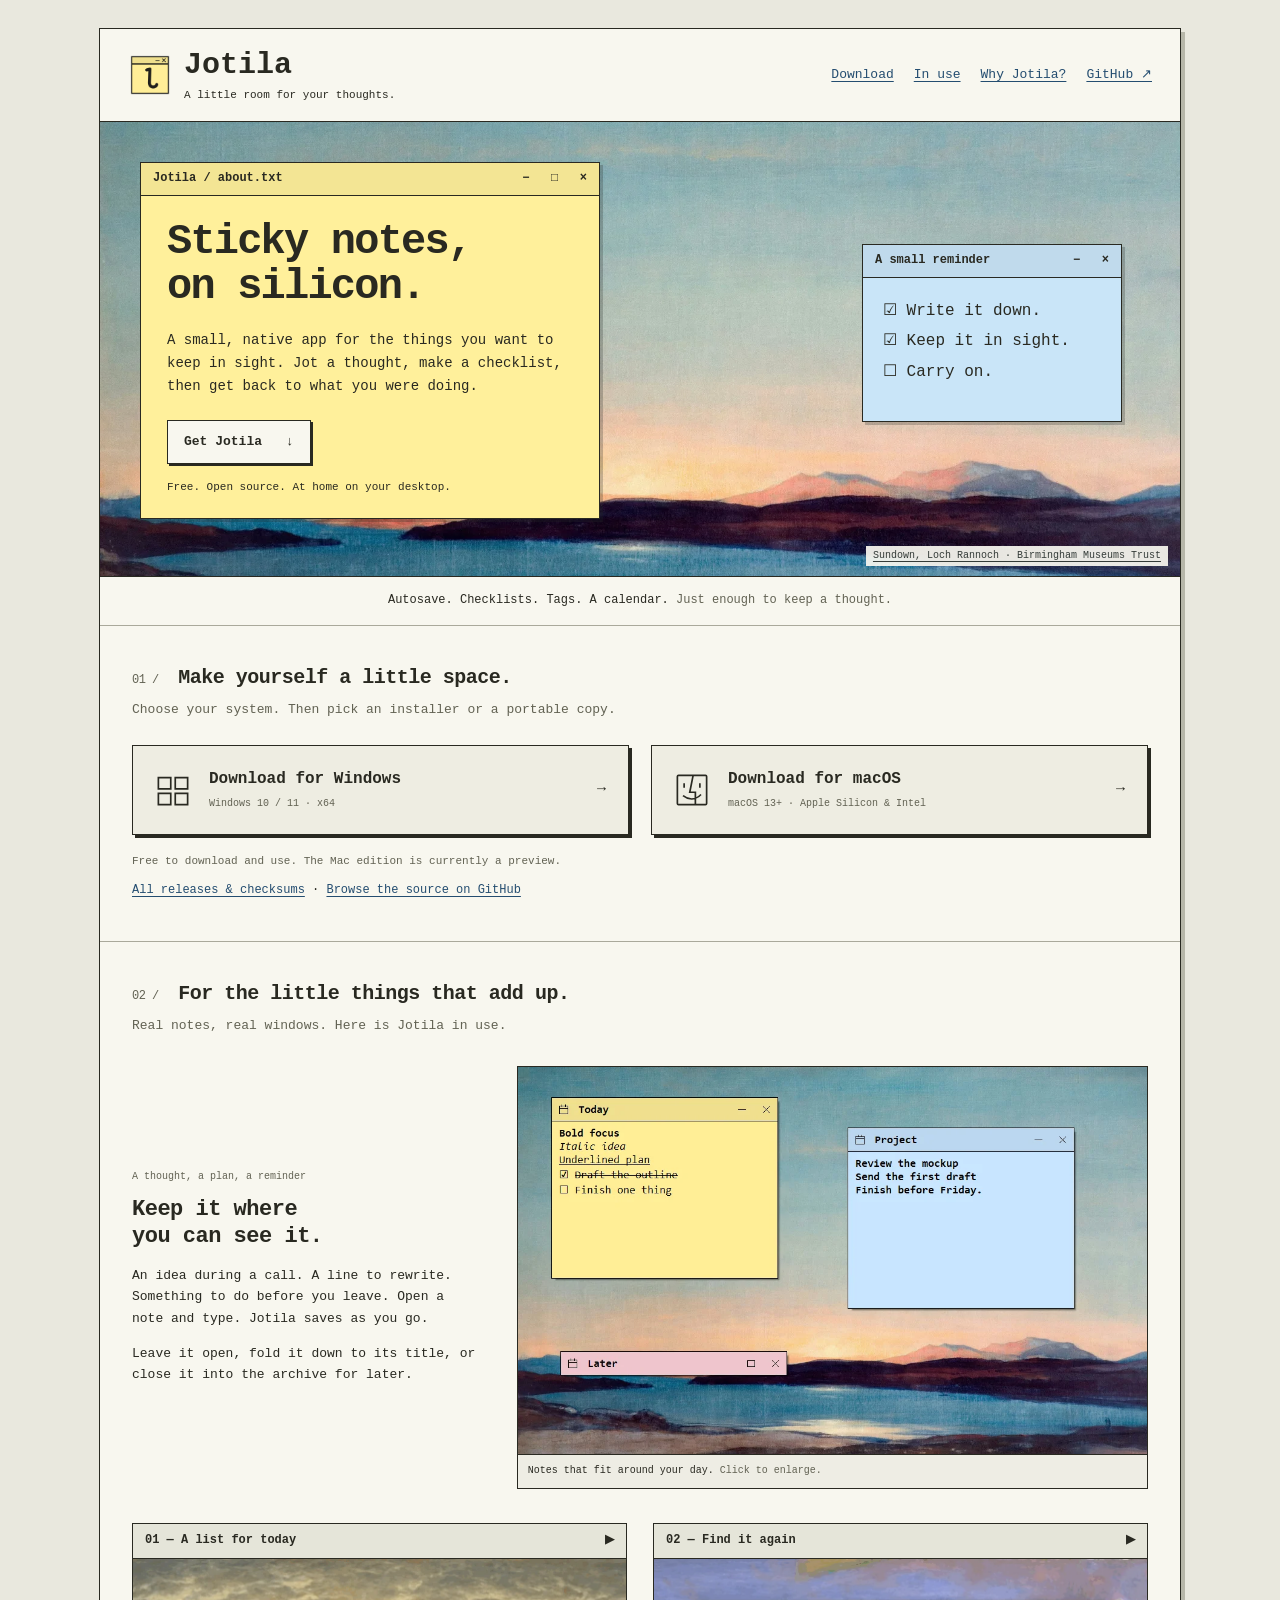
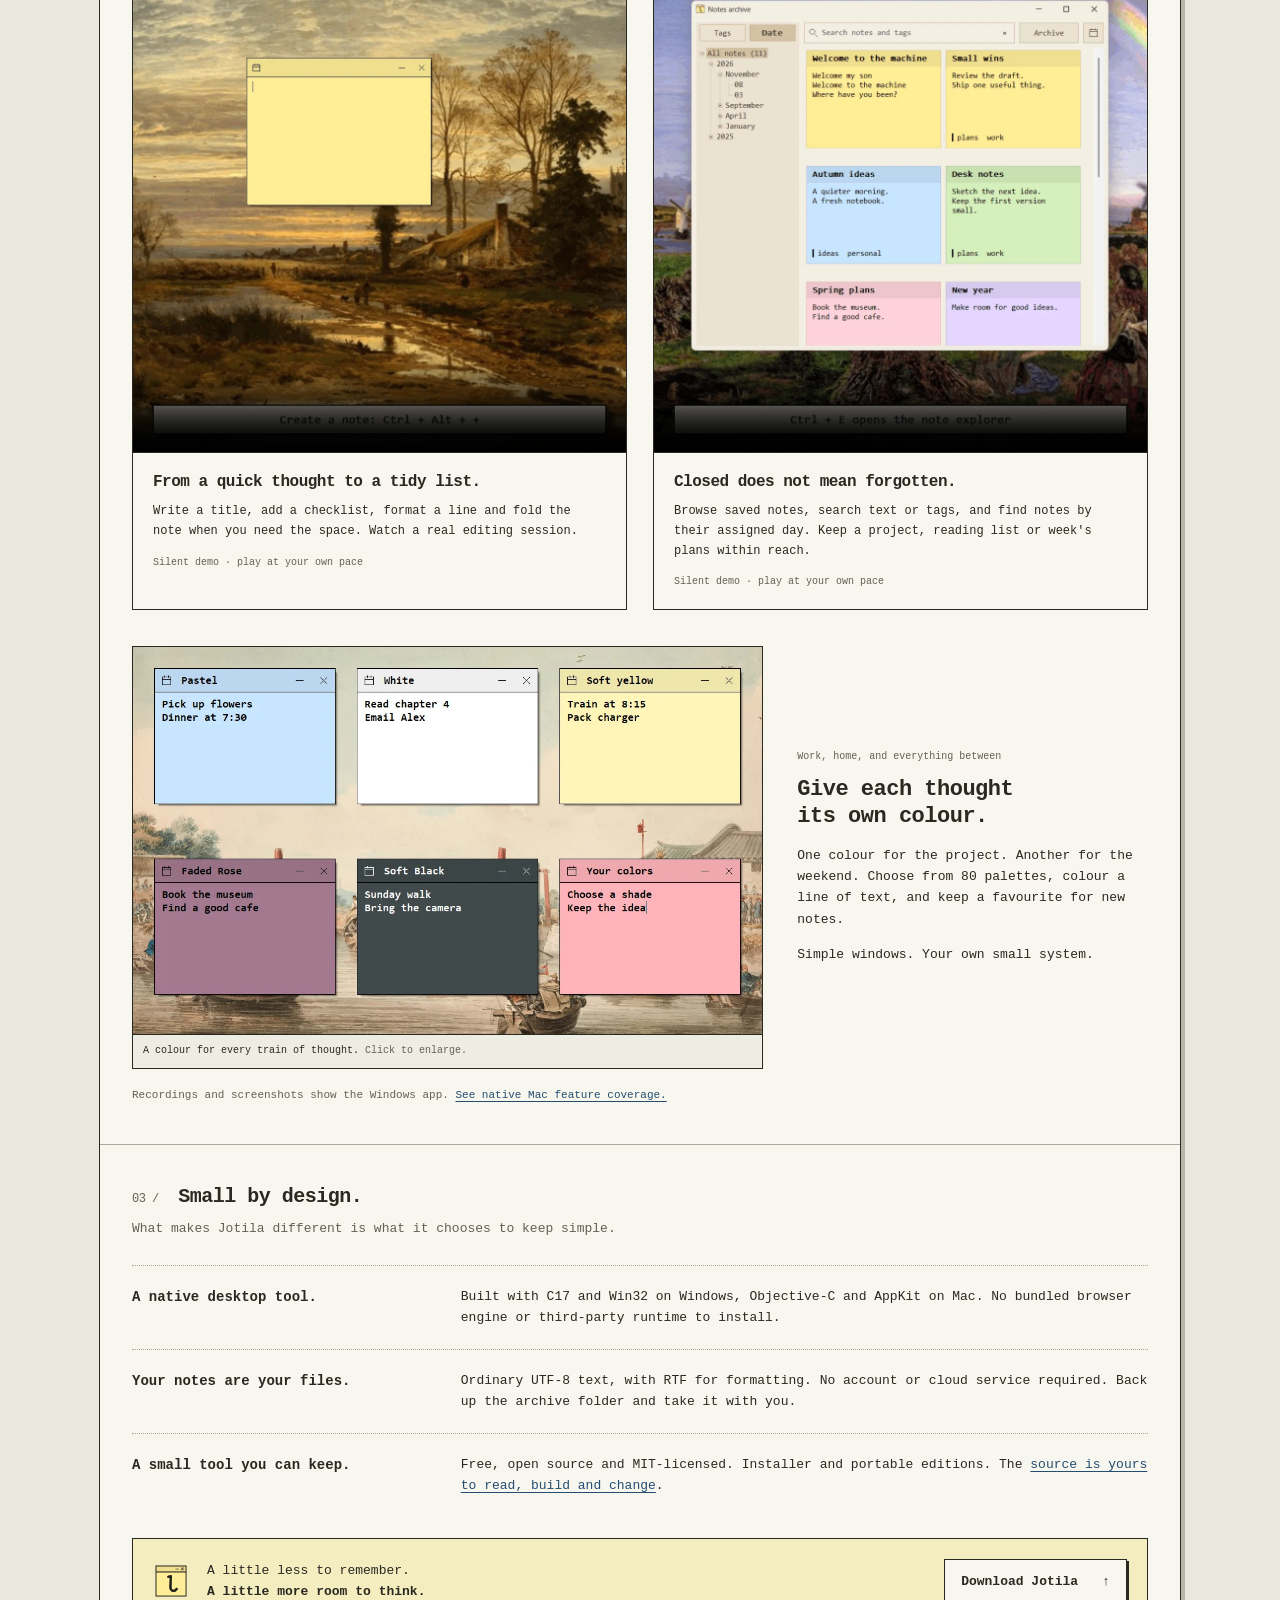
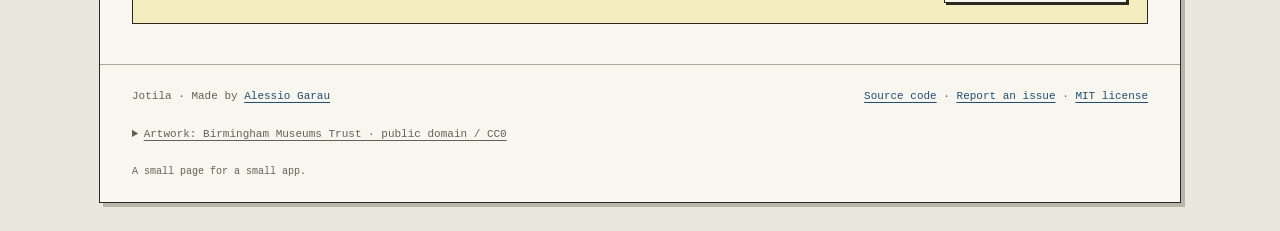
==== index.html @ dcccd9dd "Build minimal responsive Jotila website for GitHub Pages" ====
<!doctype html>
<html lang="en">
<head>
  <meta charset="utf-8">
  <meta name="viewport" content="width=device-width, initial-scale=1">
  <meta name="color-scheme" content="light">
  <meta name="description" content="Jotila is a small, native sticky notes app. Keep thoughts, checklists and reminders on your desktop. Free, open source, for Windows and macOS.">
  <meta property="og:type" content="website">
  <meta property="og:title" content="Jotila — Sticky notes, on silicon.">
  <meta property="og:description" content="A small place for your thoughts. Native desktop notes with autosave, checklists, colours and a calendar. Free and open source.">
  <meta property="og:url" content="https://garaugarau.github.io/Jotila/">
  <meta property="og:image" content="https://garaugarau.github.io/Jotila/assets/notes.webp">
  <meta property="og:image:alt" content="Jotila notes on a painted landscape">
  <link rel="canonical" href="https://garaugarau.github.io/Jotila/">
  <link rel="icon" href="assets/jotila.ico" sizes="any">
  <link rel="icon" type="image/png" href="assets/jotila.png">
  <link rel="stylesheet" href="style.css">
  <title>Jotila — Sticky notes, on silicon.</title>
</head>
<body id="top">
  <a class="skip-link" href="#main">Skip to content</a>
  <div class="site">
    <header class="masthead">
      <a class="brand" href="#top" aria-label="Jotila home">
        <img src="assets/jotila.png" width="44" height="44" alt="">
        <span>Jotila<span class="brand-caption">A little room for your thoughts.</span></span>
      </a>
      <nav aria-label="Main navigation">
        <a href="#download">Download</a>
        <a href="#in-use">In use</a>
        <a href="#why">Why Jotila?</a>
        <a href="https://github.com/GarauGarau/Jotila">GitHub <span aria-hidden="true">↗</span></a>
      </nav>
    </header>

    <main id="main">
      <section class="desktop" aria-labelledby="intro-heading">
        <div class="intro-note">
          <div class="note-bar"><span>Jotila / about.txt</span><span aria-hidden="true">− &nbsp; □ &nbsp; ×</span></div>
          <div class="note-content">
            <h1 id="intro-heading">Sticky notes,<br>on silicon.</h1>
            <p>A small, native app for the things you want to keep in sight. Jot a thought, make a checklist, then get back to what you were doing.</p>
            <a class="button primary" href="#download">Get Jotila <span aria-hidden="true">↓</span></a>
            <p class="note-foot">Free. Open source. At home on your desktop.</p>
          </div>
        </div>
        <div class="little-note" aria-hidden="true">
          <div class="note-bar"><span>A small reminder</span><span>− &nbsp; ×</span></div>
          <p>☑ Write it down.<br>☑ Keep it in sight.<br>☐ Carry on.</p>
        </div>
        <a class="art-label" href="#artwork">Sundown, Loch Rannoch · Birmingham Museums Trust</a>
      </section>

      <p class="intro-line">Autosave. Checklists. Tags. A calendar. <span>Just enough to keep a thought.</span></p>

      <section class="section downloads" id="download" aria-labelledby="download-heading">
        <div class="section-heading">
          <h2 id="download-heading"><span class="section-number">01 /</span> Make yourself a little space.</h2>
          <p>Choose your system. Then pick an installer or a portable copy.</p>
        </div>
        <div class="platforms">
          <a class="platform-button" href="windows.html">
            <svg class="os-icon" viewBox="0 0 32 32" width="36" height="36" fill="none" stroke="currentColor" stroke-width="1.5" aria-hidden="true"><path d="M3 5h11v10H3zM18 5h11v10H18zM3 19h11v10H3zM18 19h11v10H18z"/></svg>
            <span><strong>Download for Windows</strong><small>Windows 10 / 11 · x64</small></span>
            <span class="platform-arrow" aria-hidden="true">→</span>
          </a>
          <a class="platform-button" href="macos.html">
            <svg class="os-icon" viewBox="0 0 32 32" width="36" height="36" fill="none" stroke="currentColor" stroke-width="1.5" aria-hidden="true"><rect x="3" y="3" width="26" height="26" rx="1"/><path d="M17 3l-3 15h5v11M9 10v4m14-4v4M8 21c5 4 11 4 16-1"/></svg>
            <span><strong>Download for macOS</strong><small>macOS 13+ · Apple Silicon &amp; Intel</small></span>
            <span class="platform-arrow" aria-hidden="true">→</span>
          </a>
        </div>
        <p class="fine-print">Free to download and use. The Mac edition is currently a preview.</p>
        <p class="download-help"><a href="https://github.com/GarauGarau/Jotila/releases">All releases &amp; checksums</a><span aria-hidden="true"> · </span><a href="https://github.com/GarauGarau/Jotila">Browse the source on GitHub</a></p>
      </section>

      <section class="section" id="in-use" aria-labelledby="use-heading">
        <div class="section-heading">
          <h2 id="use-heading"><span class="section-number">02 /</span> For the little things that add up.</h2>
          <p>Real notes, real windows. Here is Jotila in use.</p>
        </div>
        <article class="wide-example">
          <div class="example-copy">
            <span class="eyebrow">A thought, a plan, a reminder</span>
            <h3>Keep it where<br>you can see it.</h3>
            <p>An idea during a call. A line to rewrite. Something to do before you leave. Open a note and type. Jotila saves as you go.</p>
            <p>Leave it open, fold it down to its title, or close it into the archive for later.</p>
          </div>
          <figure class="media-frame">
            <a href="assets/notes.webp" aria-label="Open the full screenshot of Jotila notes">
              <img src="assets/notes.webp" width="1040" height="640" loading="lazy" decoding="async" alt="Yellow Today note with a checklist, blue Project note and a folded Later note on a painted lake landscape.">
            </a>
            <figcaption>Notes that fit around your day. <span>Click to enlarge.</span></figcaption>
          </figure>
        </article>
        <div class="video-examples">
          <article class="video-example">
            <div class="video-title"><span>01 — A list for today</span><span aria-hidden="true">▶</span></div>
            <video controls playsinline preload="metadata" poster="assets/notes-demo-poster.webp" width="1000" height="1000" aria-label="Jotila demo: writing, formatting and folding a note" aria-describedby="notes-video-description">
              <source src="assets/notes-demo.mp4" type="video/mp4">
              <p><a href="assets/notes-demo.mp4">Download the note-editing video.</a></p>
            </video>
            <div class="video-copy">
              <h3>From a quick thought to a tidy list.</h3>
              <p id="notes-video-description">Write a title, add a checklist, format a line and fold the note when you need the space. Watch a real editing session.</p>
              <span class="video-note">Silent demo · play at your own pace</span>
            </div>
          </article>
          <article class="video-example">
            <div class="video-title"><span>02 — Find it again</span><span aria-hidden="true">▶</span></div>
            <video controls playsinline preload="metadata" poster="assets/browser-demo-poster.webp" width="1000" height="1000" aria-label="Jotila demo: browsing the archive and calendar" aria-describedby="browser-video-description">
              <source src="assets/browser-demo.mp4" type="video/mp4">
              <p><a href="assets/browser-demo.mp4">Download the archive and calendar video.</a></p>
            </video>
            <div class="video-copy">
              <h3>Closed does not mean forgotten.</h3>
              <p id="browser-video-description">Browse saved notes, search text or tags, and find notes by their assigned day. Keep a project, reading list or week's plans within reach.</p>
              <span class="video-note">Silent demo · play at your own pace</span>
            </div>
          </article>
        </div>
        <article class="wide-example colours-example">
          <figure class="media-frame">
            <a href="assets/palettes.webp" aria-label="Open the full screenshot of Jotila note colours">
              <img src="assets/palettes.webp" width="1040" height="640" loading="lazy" decoding="async" alt="Six Jotila notes in blue, white, yellow, rose, charcoal and pink, with reminders for reading, travel and a day out.">
            </a>
            <figcaption>A colour for every train of thought. <span>Click to enlarge.</span></figcaption>
          </figure>
          <div class="example-copy">
            <span class="eyebrow">Work, home, and everything between</span>
            <h3>Give each thought<br>its own colour.</h3>
            <p>One colour for the project. Another for the weekend. Choose from 80 palettes, colour a line of text, and keep a favourite for new notes.</p>
            <p>Simple windows. Your own small system.</p>
          </div>
        </article>
        <p class="fine-print">Recordings and screenshots show the Windows app. <a href="https://github.com/GarauGarau/Jotila/blob/macos/docs/macos-validation.md">See native Mac feature coverage.</a></p>
      </section>

      <section class="section why-section" id="why" aria-labelledby="why-heading">
        <div class="section-heading">
          <h2 id="why-heading"><span class="section-number">03 /</span> Small by design.</h2>
          <p>What makes Jotila different is what it chooses to keep simple.</p>
        </div>
        <dl class="principles">
          <div><dt>A native desktop tool.</dt><dd>Built with C17 and Win32 on Windows, Objective-C and AppKit on Mac. No bundled browser engine or third-party runtime to install.</dd></div>
          <div><dt>Your notes are your files.</dt><dd>Ordinary UTF-8 text, with RTF for formatting. No account or cloud service required. Back up the archive folder and take it with you.</dd></div>
          <div><dt>A small tool you can keep.</dt><dd>Free, open source and MIT-licensed. Installer and portable editions. The <a href="https://github.com/GarauGarau/Jotila">source is yours to read, build and change</a>.</dd></div>
        </dl>
        <div class="last-note">
          <img src="assets/jotila.png" width="36" height="36" alt="" loading="lazy">
          <p>A little less to remember.<br><strong>A little more room to think.</strong></p>
          <a class="button" href="#download">Download Jotila <span aria-hidden="true">↑</span></a>
        </div>
      </section>
    </main>

    <footer class="footer">
      <div class="footer-line"><p>Jotila · Made by <a href="https://github.com/GarauGarau">Alessio Garau</a></p><p><a href="https://github.com/GarauGarau/Jotila">Source code</a> · <a href="https://github.com/GarauGarau/Jotila/issues">Report an issue</a> · <a href="https://github.com/GarauGarau/Jotila/blob/windows/LICENSE">MIT license</a></p></div>
      <details id="artwork">
        <summary>Artwork: Birmingham Museums Trust · public domain / CC0</summary>
        <ul>
          <li><a href="https://dams.birminghammuseums.org.uk/assetbank-birminghammuseums/action/viewAsset?id=8161">Sundown, Loch Rannoch</a> — Sir David Young Cameron, 1923.</li>
          <li><a href="https://dams.birminghammuseums.org.uk/assetbank-birminghammuseums/action/viewAsset?id=6781">February Fill Dyke</a> — Benjamin Williams Leader, 1881.</li>
          <li><a href="https://dams.birminghammuseums.org.uk/assetbank-birminghammuseums/action/viewAsset?id=3468">Walton-on-the-Naze</a> — Ford Madox Brown, 1860.</li>
          <li><a href="https://dams.birminghammuseums.org.uk/assetbank-birminghammuseums/action/viewAsset?id=34860">Stern View of Boat Going Down a Glacis, Nr Ning P-0</a> — William Alexander, 1793.</li>
        </ul>
        <p>Images from the <a href="https://www.birminghammuseums.org.uk/collection/picture-library">Birmingham Museums Trust collection</a>. Artwork has been resized for this page; the app screenshots and recordings come from the Jotila repository.</p>
      </details>
      <p class="colophon">A small page for a small app.</p>
    </footer>
  </div>
</body>
</html>
---- style.css ----
:root {
  color-scheme: light;
  --paper: #f8f7ef;
  --ink: #292921;
  --muted: #626253;
  --line: #aaa99b;
  --yellow: #fff09b;
  --blue: #c9e5f8;
  --link: #244d70;
}

* { box-sizing: border-box; }
html { scroll-padding-top: 20px; }
body { margin: 0; background: #e9e8de; color: var(--ink); font: 15px/1.65 "Courier New", Courier, monospace; }
a { color: var(--link); text-underline-offset: 3px; }
a:hover { color: #111; }
a:focus-visible, summary:focus-visible, video:focus-visible { outline: 3px solid #285d80; outline-offset: 5px; }
img, video { display: block; max-width: 100%; height: auto; }
figure, p, h1, h2, h3, dl { margin: 0; }
p + p { margin-top: 14px; }
code { font: inherit; overflow-wrap: anywhere; }
.site { max-width: 1082px; margin: 28px auto; background: var(--paper); border: 1px solid var(--ink); box-shadow: 4px 4px 0 #b7b7a9; }
.masthead { padding: 20px 28px; display: flex; align-items: center; justify-content: space-between; gap: 24px; border-bottom: 1px solid var(--ink); }
.brand { display: flex; align-items: center; gap: 12px; color: var(--ink); text-decoration: none; font-size: 30px; font-weight: bold; line-height: 1.1; }
.brand img { flex: 0 0 44px; }
.brand-caption { display: block; font-size: 11px; font-weight: normal; margin-top: 7px; }
nav { display: flex; flex-wrap: wrap; gap: 8px 20px; font-size: 13px; }
nav a { padding: 8px 0; white-space: nowrap; }
.desktop { position: relative; min-height: 455px; padding: 40px; background: #b2c9c5 url("assets/sundown.webp") center 58% / cover; border-bottom: 1px solid var(--ink); }
.intro-note, .little-note { border: 1px solid var(--ink); box-shadow: 3px 3px 0 #252a2740; }
.intro-note { position: relative; z-index: 1; max-width: 460px; background: var(--yellow); }
.note-bar { display: flex; justify-content: space-between; align-items: center; gap: 16px; padding: 6px 12px; background: #0000000c; border-bottom: 1px solid var(--ink); font-size: 12px; font-weight: bold; }
.note-content { padding: 24px 26px 22px; }
h1 { font-size: clamp(30px, 4vw, 42px); line-height: 1.08; letter-spacing: -1.8px; margin-bottom: 18px; }
.note-content > p { font-size: 14px; line-height: 1.65; }
.button { display: inline-flex; justify-content: center; align-items: center; gap: 24px; min-height: 44px; padding: 8px 16px; border: 1px solid var(--ink); background: var(--paper); box-shadow: 2px 2px 0 var(--ink); color: var(--ink); font-weight: bold; font-size: 13px; text-decoration: none; }
.button:hover { background: #fff; }
.button:active { box-shadow: none; transform: translate(2px, 2px); }
.primary { margin-top: 22px; }
.note-content .note-foot { margin-top: 14px; font-size: 11px; }
.little-note { position: absolute; right: 58px; top: 122px; width: 260px; background: var(--blue); }
.little-note p { padding: 18px 20px 34px; font-size: 16px; line-height: 1.9; }
.art-label { position: absolute; bottom: 10px; right: 12px; max-width: calc(100% - 24px); padding: 2px 7px; background: #f8f7efed; color: #343b38; font-size: 10px; }
.intro-line { padding: 14px 28px; border-bottom: 1px solid var(--line); font-size: 12px; text-align: center; }
.intro-line span { color: var(--muted); }
.section { padding: 38px 32px 40px; border-bottom: 1px solid var(--line); }
.section-heading { margin-bottom: 25px; }
h2 { font-size: 20px; line-height: 1.4; letter-spacing: -.5px; }
.section-number { font-size: 12px; font-weight: normal; color: var(--muted); margin-right: 8px; white-space: nowrap; }
.section-heading p { margin-top: 7px; color: var(--muted); font-size: 13px; }
.platforms { display: grid; grid-template-columns: repeat(2, minmax(0, 1fr)); gap: 22px; }
.platform-button { display: flex; align-items: center; gap: 18px; padding: 22px; border: 1px solid var(--ink); box-shadow: 3px 3px 0 var(--ink); background: #eeede2; color: var(--ink); text-decoration: none; }
.platform-button:hover { background: var(--yellow); }
.platform-button:active { box-shadow: none; transform: translate(3px, 3px); }
.os-icon { flex-shrink: 0; }
.platform-button strong { display: block; font-size: 16px; line-height: 1.4; }
.platform-button small { display: block; color: var(--muted); font-size: 10px; margin-top: 5px; }
.platform-arrow { margin-left: auto; }
.fine-print { margin-top: 17px; color: var(--muted); font-size: 11px; line-height: 1.7; }
.download-help { margin-top: 10px; font-size: 12px; }
.wide-example { display: grid; grid-template-columns: minmax(0, 1fr) minmax(0, 1.8fr); align-items: center; gap: 34px; margin-top: 30px; }
.eyebrow { display: block; margin-bottom: 10px; color: var(--muted); font-size: 10px; }
h3 { font-size: 22px; line-height: 1.25; letter-spacing: -.5px; }
.example-copy p { margin-top: 14px; font-size: 13px; }
.media-frame { border: 1px solid var(--ink); background: #eeede4; }
.media-frame > a { display: block; }
.media-frame img { width: 100%; }
figcaption { padding: 8px 10px; border-top: 1px solid var(--ink); font-size: 10px; }
figcaption span { color: var(--muted); }
.video-examples { display: grid; grid-template-columns: repeat(2, minmax(0, 1fr)); gap: 26px; margin-top: 34px; }
.video-example { border: 1px solid var(--ink); }
.video-title { display: flex; justify-content: space-between; gap: 12px; padding: 7px 12px; background: #e5e5d9; border-bottom: 1px solid var(--ink); font-size: 12px; font-weight: bold; }
video { width: 100%; aspect-ratio: 1; background: #b4c3ba; }
.video-copy { padding: 18px 20px; border-top: 1px solid var(--ink); }
.video-copy h3 { font-size: 16px; line-height: 1.4; }
.video-copy p { font-size: 12px; margin-top: 9px; }
.video-note { display: block; margin-top: 13px; color: var(--muted); font-size: 10px; }
.colours-example { grid-template-columns: minmax(0, 1.8fr) minmax(0, 1fr); margin-top: 36px; }
.principles > div { display: grid; grid-template-columns: minmax(0, 1fr) minmax(0, 2.3fr); gap: 30px; padding: 20px 0; border-top: 1px dotted var(--line); }
.principles dt { font-size: 14px; font-weight: bold; }
.principles dd { margin: 0; font-size: 13px; }
.last-note { margin-top: 22px; padding: 20px; background: #f4edc0; border: 1px solid var(--ink); display: flex; align-items: center; gap: 18px; }
.last-note img { flex-shrink: 0; }
.last-note p { font-size: 13px; flex: 1; }
.footer { padding: 22px 32px; color: var(--muted); font-size: 11px; }
.footer-line { display: flex; justify-content: space-between; gap: 10px 20px; flex-wrap: wrap; }
.footer-line p + p { margin: 0; }
details { margin-top: 12px; }
summary { cursor: pointer; width: fit-content; padding: 7px 0; text-decoration: underline; text-underline-offset: 3px; }
details ul { padding-left: 22px; }
details li { margin: 5px 0; }
details:target { outline: 1px dotted var(--muted); outline-offset: 5px; }
.colophon { font-size: 10px; margin-top: 14px; }
.skip-link { position: absolute; top: -100px; left: 16px; z-index: 10; padding: 8px 12px; background: var(--yellow); border: 1px solid; }
.skip-link:focus { top: 8px; }

/* Both download pages share this layout; the four release links live only there. */
.download-site { max-width: 900px; }
.download-page { padding: 32px; }
.breadcrumb { font-size: 12px; margin-bottom: 24px; }
.download-heading { display: flex; align-items: center; gap: 18px; margin-bottom: 24px; }
.download-heading h1 { font-size: 30px; letter-spacing: -1px; margin: 0 0 6px; }
.download-heading p { font-size: 12px; color: var(--muted); }
.download-options { display: grid; grid-template-columns: repeat(2, minmax(0, 1fr)); gap: 24px; }
.download-option { display: flex; flex-direction: column; border: 1px solid var(--ink); background: #fff8cf; }
.download-option + .download-option { background: #e0edf5; }
.download-option .note-bar { font-size: 13px; }
.option-content { display: flex; flex-direction: column; flex: 1; padding: 24px; }
.option-content h2 { font-size: 22px; margin-bottom: 10px; }
.option-content p { font-size: 13px; }
.option-content .button { margin-top: 24px; }
.option-content .file-detail { font-size: 10px; color: var(--muted); margin-top: 12px; overflow-wrap: anywhere; }
.option-content .option-description { flex: 1; }
.install-note { margin-top: 26px; padding: 18px 20px; background: #eeede2; border: 1px solid var(--line); font-size: 12px; }
.install-note h2 { font-size: 14px; margin-bottom: 7px; }
.install-note p { margin-top: 8px; }
.download-page .download-help { margin-top: 22px; }
.download-site .footer { border-top: 1px solid var(--line); }

@media (max-width: 850px) {
  .site { margin: 16px; }
  .masthead { flex-wrap: wrap; padding: 18px 22px; gap: 10px; }
  nav { gap: 6px 22px; }
  .desktop { padding: 30px 25px 42px; }
  .intro-note { max-width: 430px; }
  .little-note { display: none; }
  .wide-example { gap: 24px; grid-template-columns: minmax(0, 1fr) minmax(0, 1.4fr); }
  .colours-example { grid-template-columns: minmax(0, 1.4fr) minmax(0, 1fr); }
  .section { padding: 30px 24px; }
  .platform-button { padding: 18px; gap: 12px; }
  .platform-button strong { font-size: 14px; }
  h3 { font-size: 20px; }
}

@media (max-width: 650px) {
  body { font-size: 14px; }
  .site { margin: 8px; box-shadow: 2px 2px 0 #b7b7a9; }
  .masthead { padding: 16px; gap: 12px; }
  .brand-caption { font-size: 10px; }
  nav { width: 100%; justify-content: space-between; gap: 2px 12px; font-size: 12px; }
  nav a { min-height: 40px; display: inline-flex; align-items: center; }
  .desktop { padding: 24px 18px 50px; min-height: 0; background-position: 58% center; }
  .intro-note { max-width: 100%; }
  .note-content { padding: 22px; }
  h1 { font-size: 36px; }
  .little-note { display: none; }
  .art-label { font-size: 9px; bottom: 9px; right: 10px; }
  .intro-line { padding: 12px 18px; font-size: 11px; }
  .intro-line span { display: block; }
  .section { padding: 28px 18px; }
  h2 { font-size: 18px; }
  .section-number { display: block; margin-bottom: 6px; }
  .section-heading p { font-size: 12px; }
  .platforms { grid-template-columns: minmax(0, 1fr); gap: 18px; }
  .platform-button { padding: 20px 16px; }
  .platform-button strong { font-size: 15px; }
  .download-help { line-height: 2; font-size: 11px; }
  .wide-example, .colours-example { grid-template-columns: minmax(0, 1fr); gap: 20px; }
  .example-copy h3 br { display: none; }
  .colours-example .example-copy { grid-row: 1; }
  .video-examples { grid-template-columns: minmax(0, 1fr); gap: 24px; margin-top: 26px; }
  .video-copy { padding: 16px; }
  .principles > div { grid-template-columns: minmax(0, 1fr); gap: 8px; padding: 16px 0; }
  .last-note { flex-wrap: wrap; padding: 16px; gap: 12px; }
  .last-note p { font-size: 12px; }
  .last-note .button { width: 100%; margin-top: 4px; }
  .footer { padding: 20px 18px; }
  .footer-line { display: block; }
  .footer-line p + p { margin-top: 8px; }
  summary { line-height: 1.7; }
  .download-page { padding: 24px 18px; }
  .download-heading { gap: 14px; align-items: flex-start; }
  .download-heading h1 { font-size: 25px; }
  .download-options { grid-template-columns: minmax(0, 1fr); gap: 22px; }
  .option-content { padding: 22px; }
}

@media print {
  body { background: white; }
  .site { margin: 0; max-width: none; box-shadow: none; border: 0; }
  nav, .skip-link, .little-note, .button, .art-label, video { display: none; }
  .desktop { background: none; min-height: 0; padding: 0; }
  .intro-note { max-width: none; border: 0; box-shadow: none; }
  .section, .video-example { break-inside: avoid; }
}
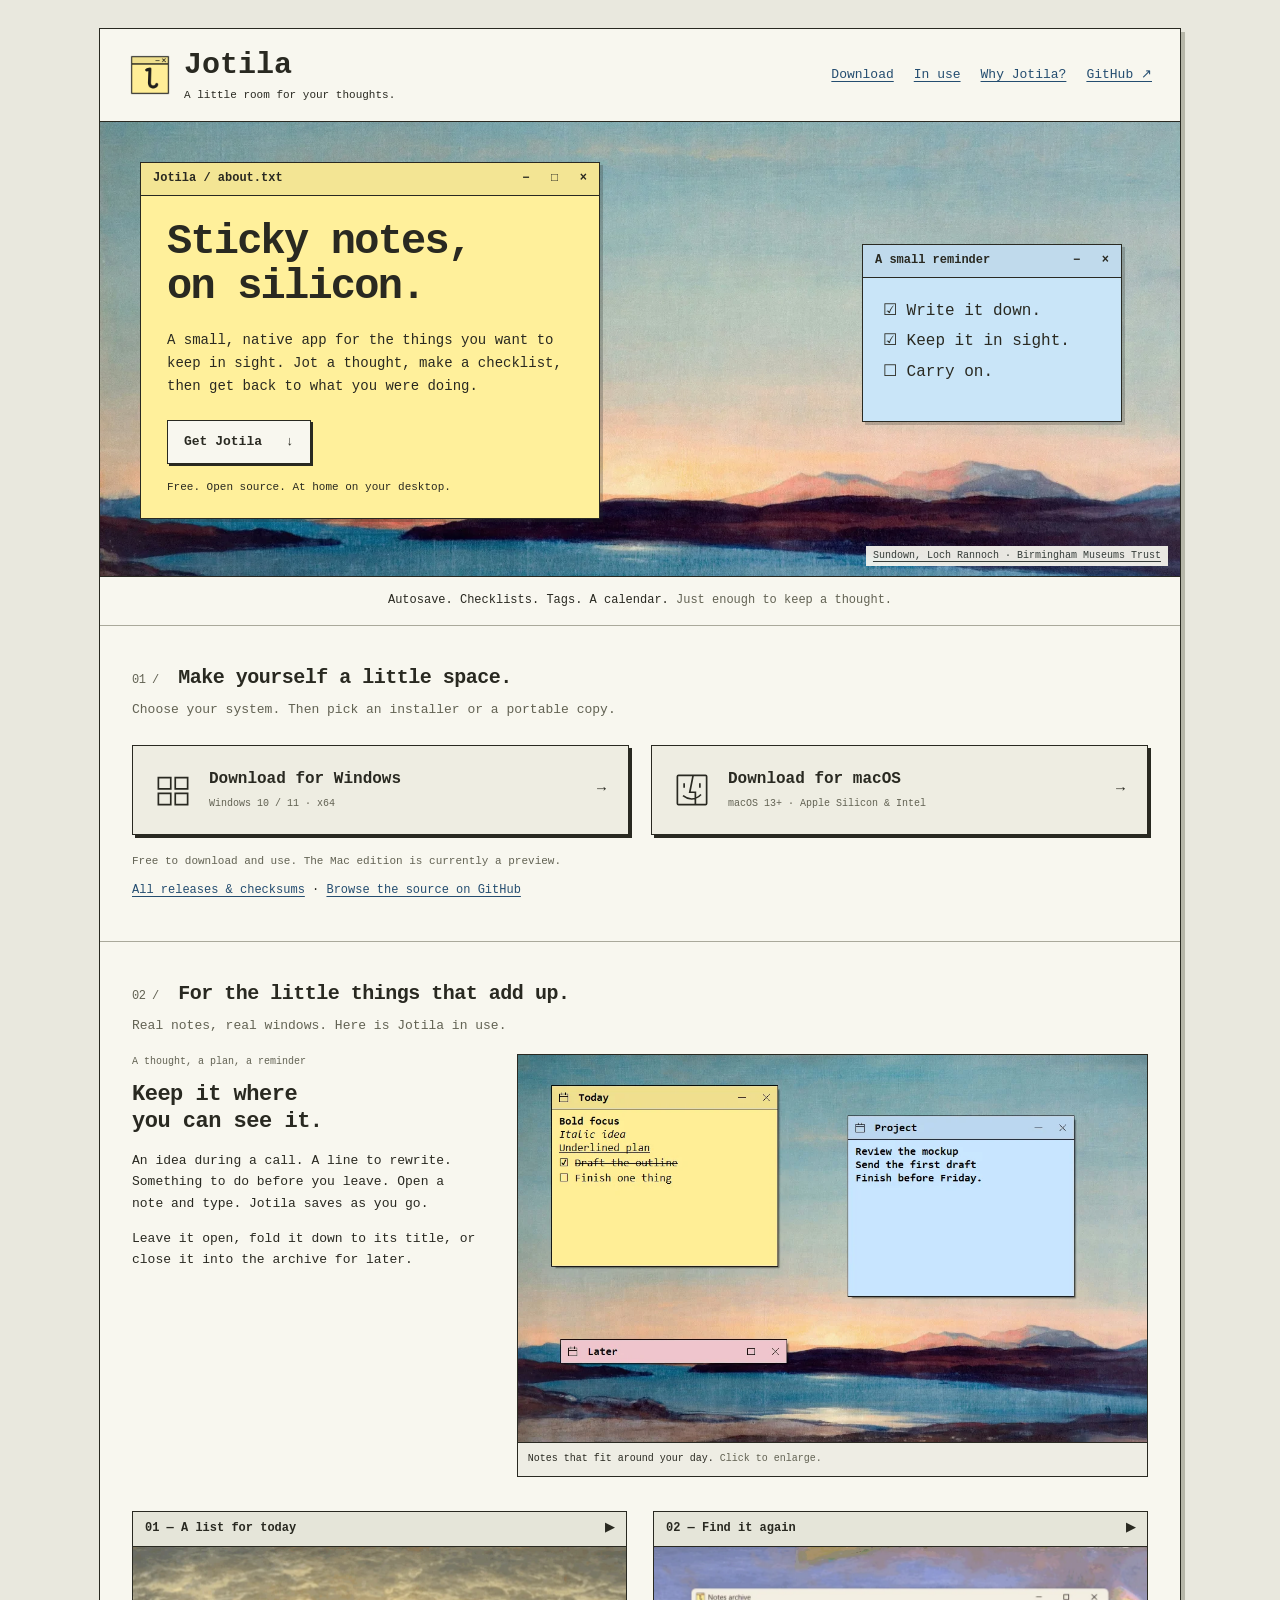
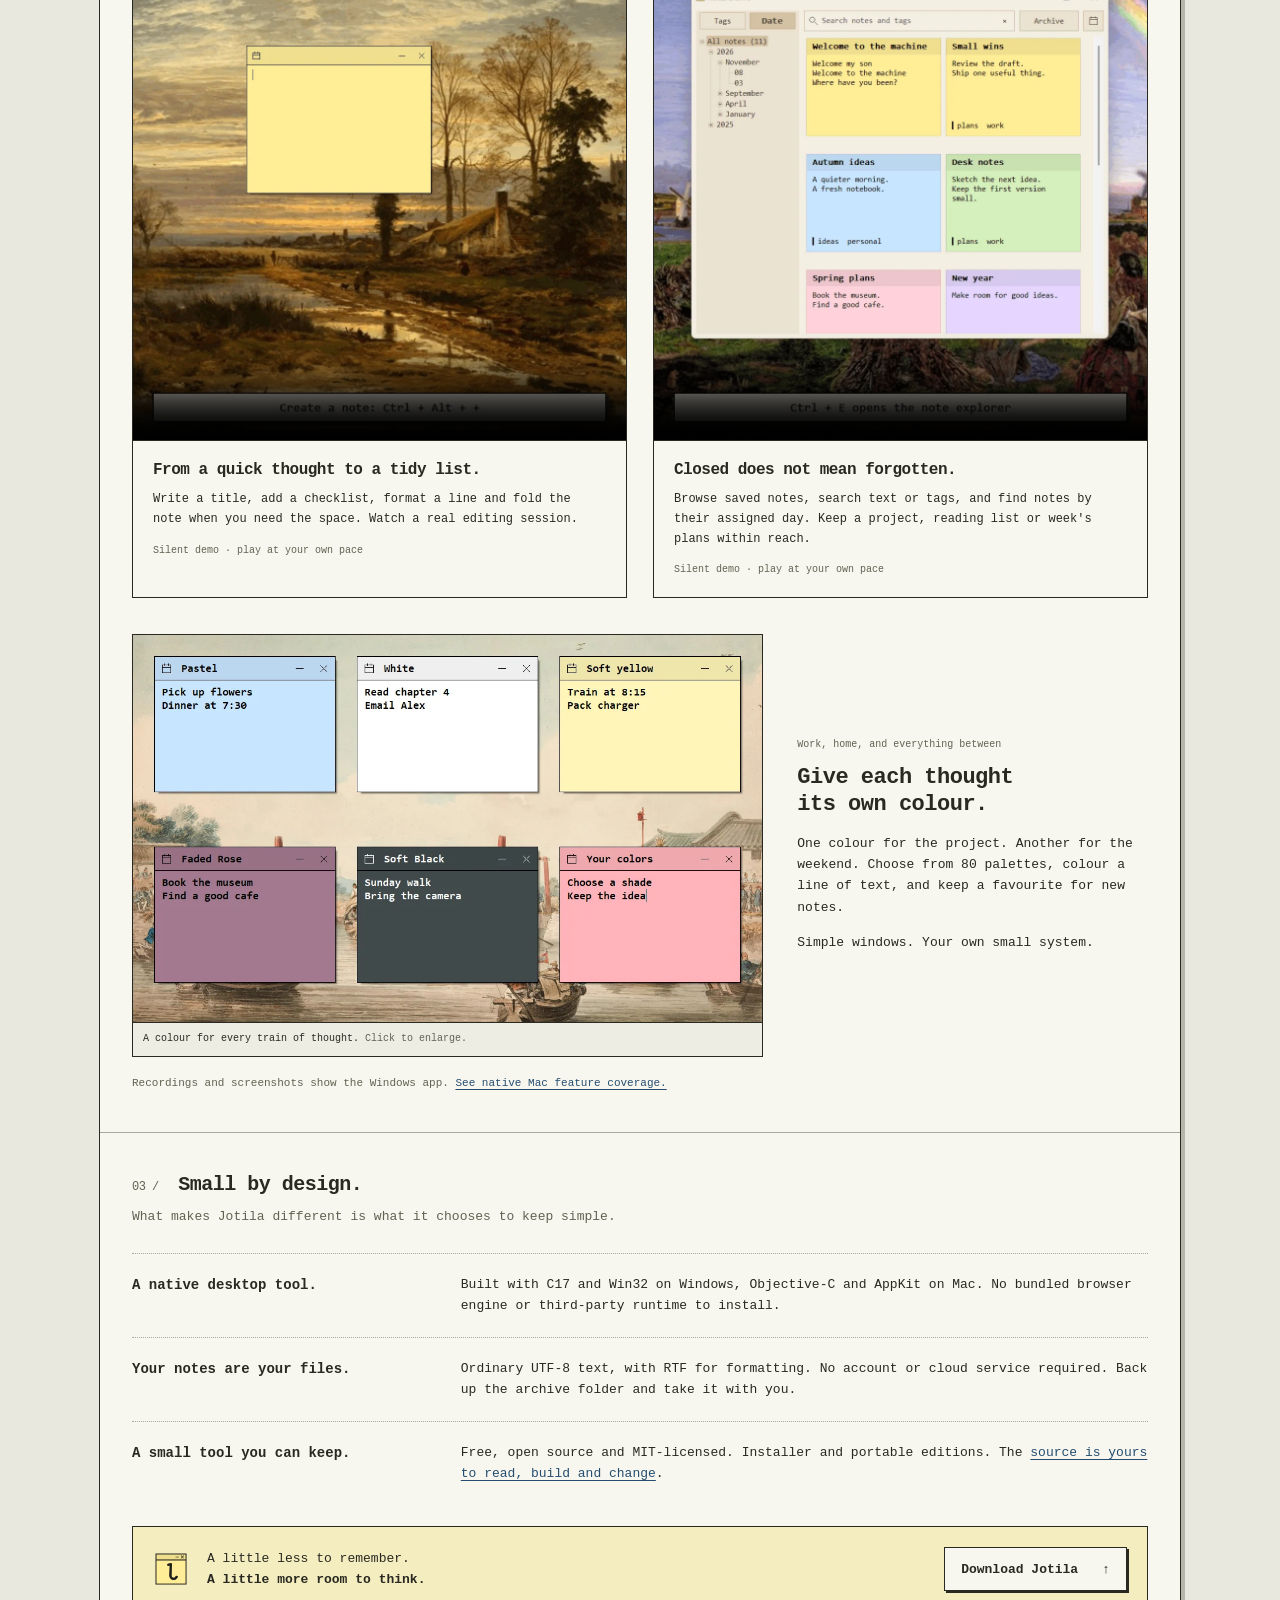
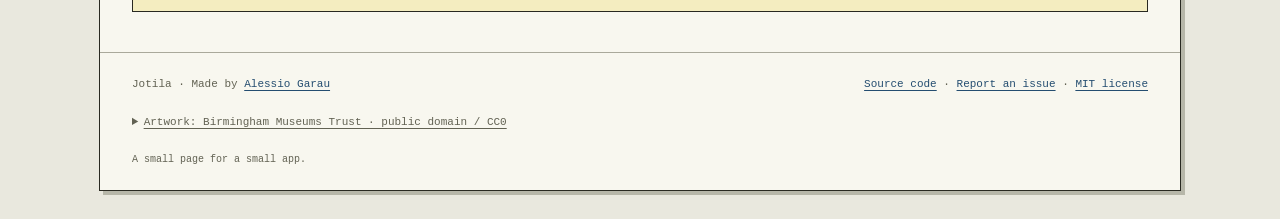
==== commit 40551982: "Tighten showcase spacing and link current release downloads" ====
--- a/index.html
+++ b/index.html
@@ -82,7 +82,7 @@
         <article class="wide-example">
           <div class="example-copy">
             <span class="eyebrow">A thought, a plan, a reminder</span>
-            <h3>Keep it where<br>you can see it.</h3>
+            <h3>Keep it where <br>you can see it.</h3>
             <p>An idea during a call. A line to rewrite. Something to do before you leave. Open a note and type. Jotila saves as you go.</p>
             <p>Leave it open, fold it down to its title, or close it into the archive for later.</p>
           </div>
@@ -128,7 +128,7 @@
           </figure>
           <div class="example-copy">
             <span class="eyebrow">Work, home, and everything between</span>
-            <h3>Give each thought<br>its own colour.</h3>
+            <h3>Give each thought <br>its own colour.</h3>
             <p>One colour for the project. Another for the weekend. Choose from 80 palettes, colour a line of text, and keep a favourite for new notes.</p>
             <p>Simple windows. Your own small system.</p>
           </div>
--- a/style.css
+++ b/style.css
@@ -59,6 +59,8 @@
 .fine-print { margin-top: 17px; color: var(--muted); font-size: 11px; line-height: 1.7; }
 .download-help { margin-top: 10px; font-size: 12px; }
 .wide-example { display: grid; grid-template-columns: minmax(0, 1fr) minmax(0, 1.8fr); align-items: center; gap: 34px; margin-top: 30px; }
+.section-heading + .wide-example { align-items: start; margin-top: 0; }
+#in-use .section-heading { margin-bottom: 18px; }
 .eyebrow { display: block; margin-bottom: 10px; color: var(--muted); font-size: 10px; }
 h3 { font-size: 22px; line-height: 1.25; letter-spacing: -.5px; }
 .example-copy p { margin-top: 14px; font-size: 13px; }
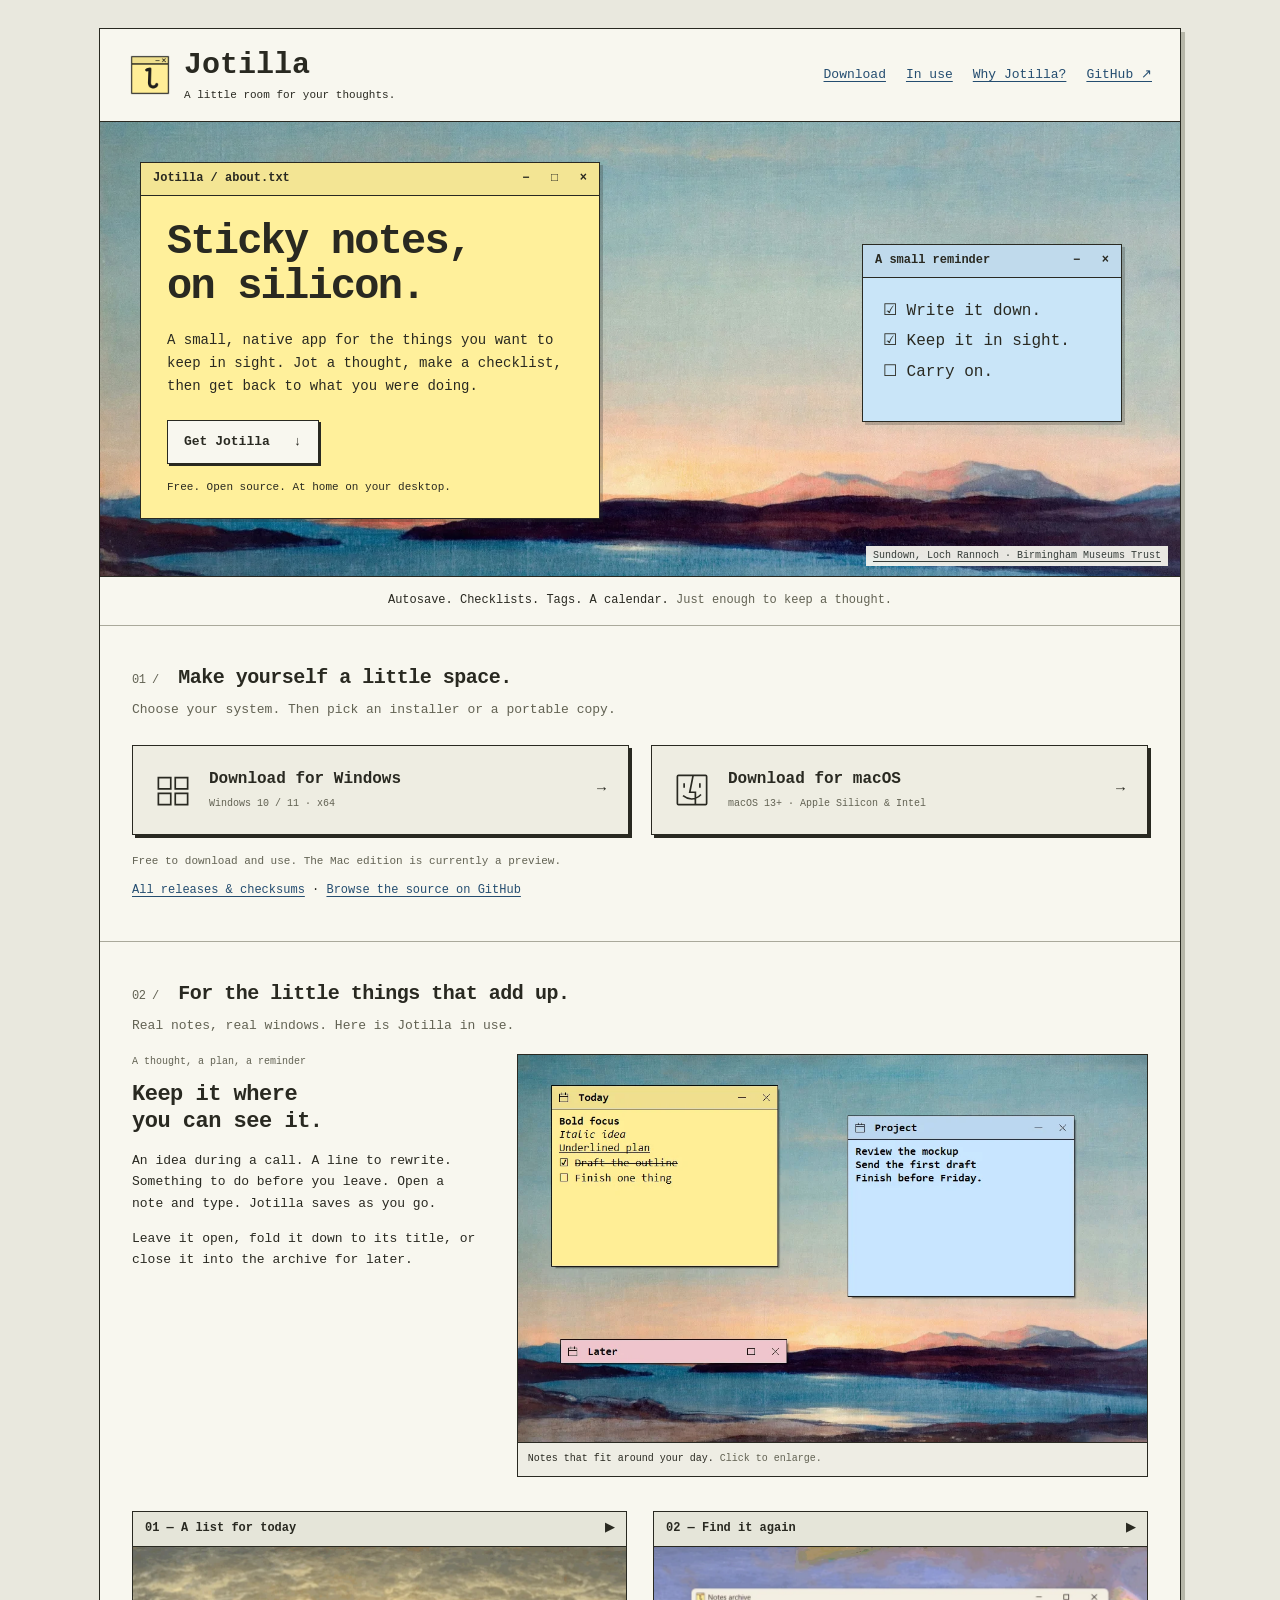
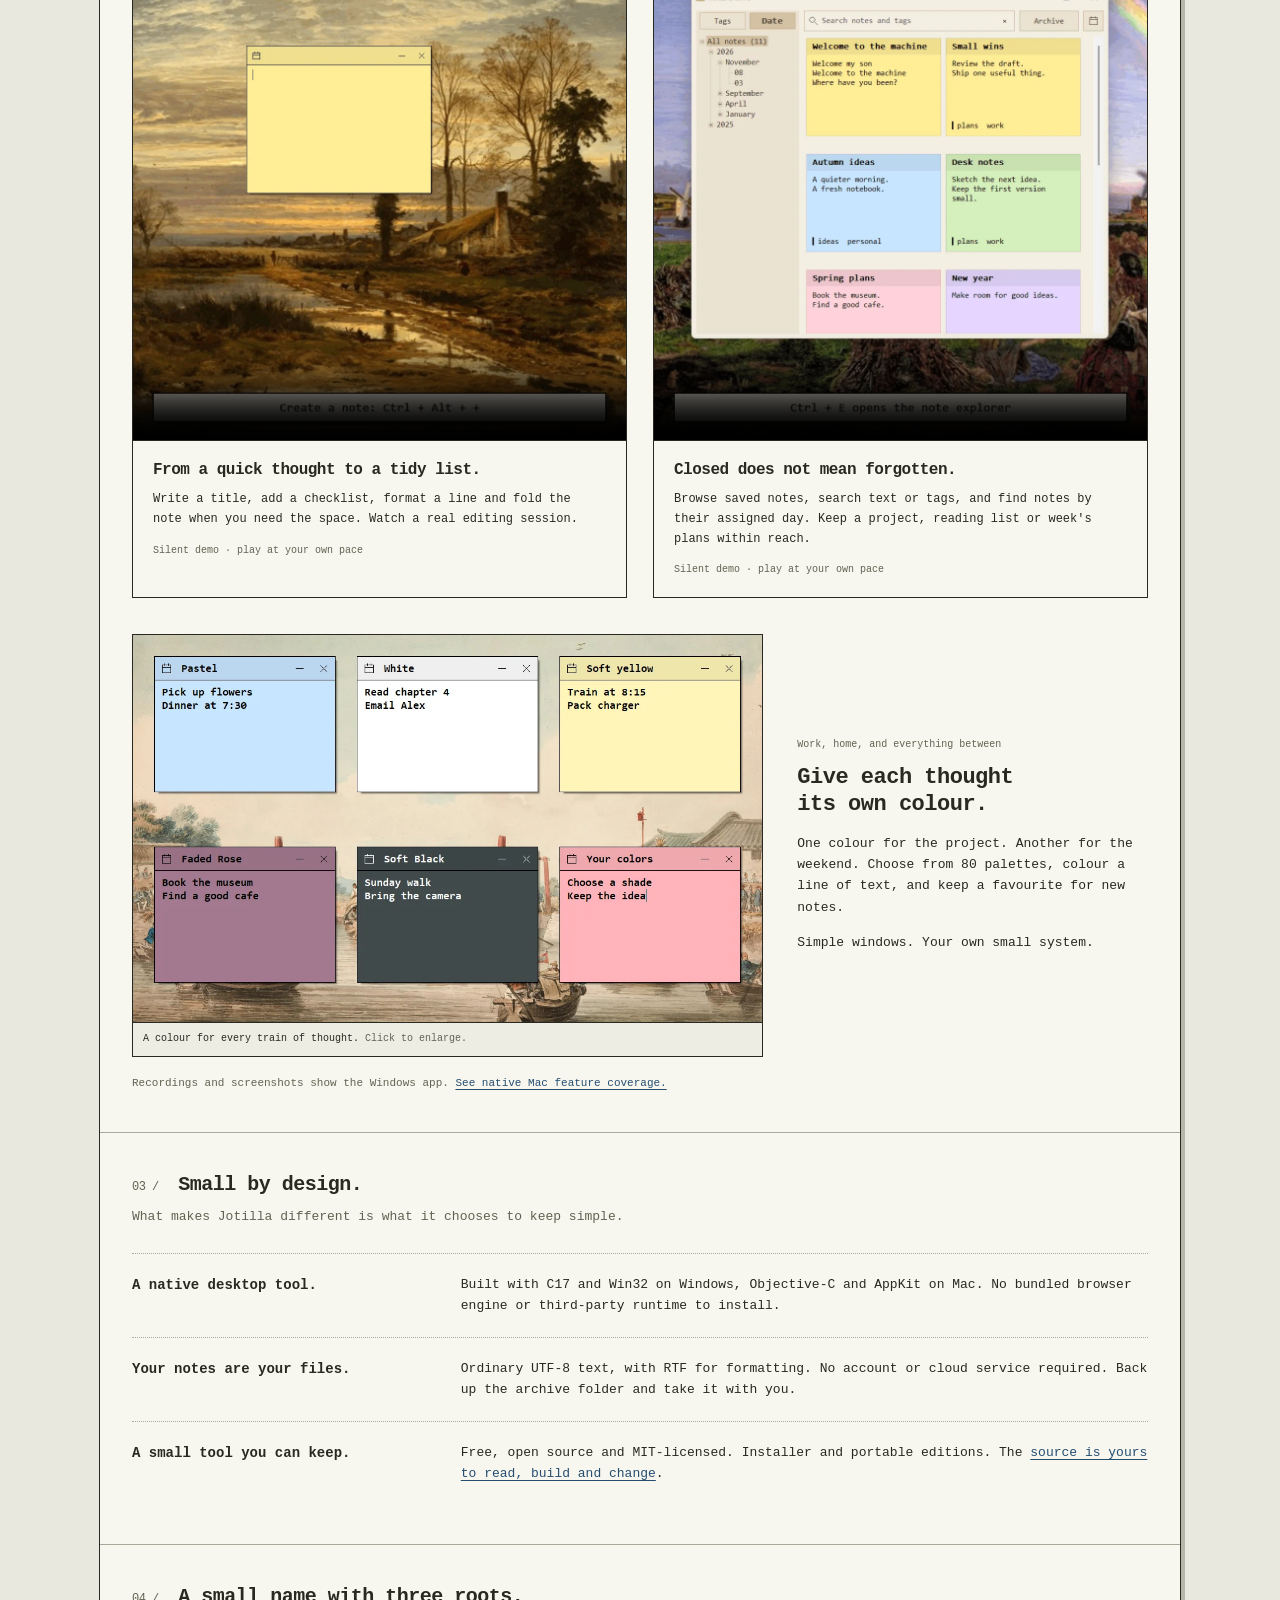
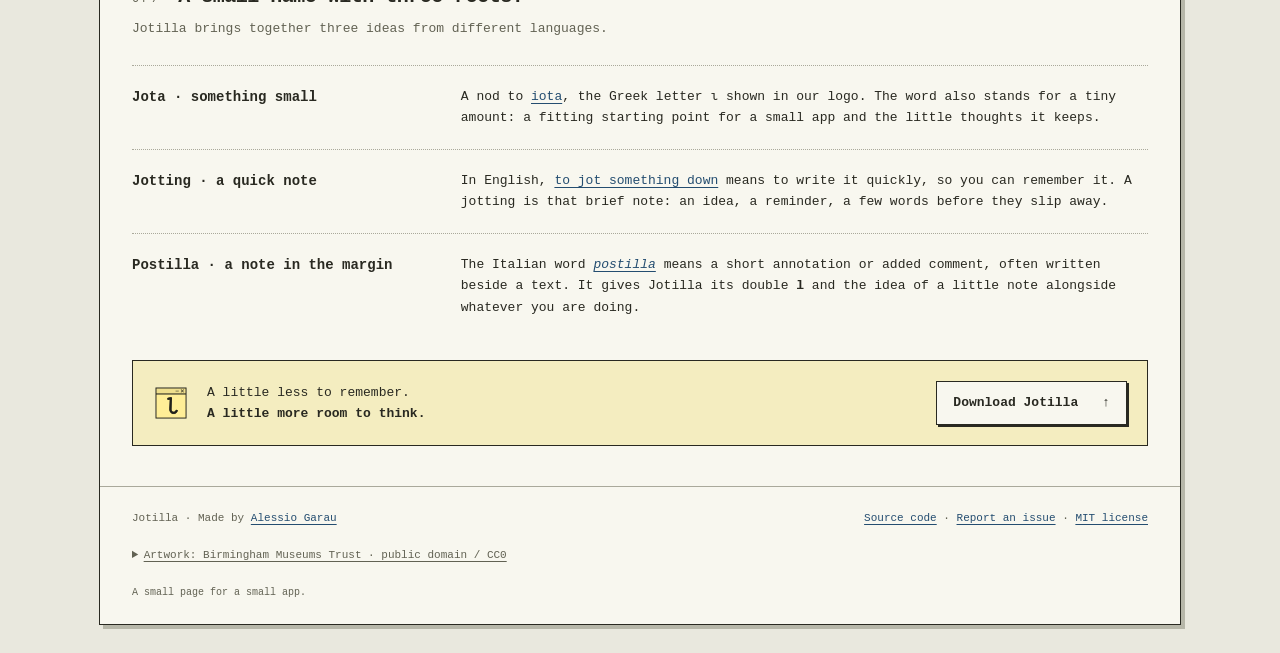
==== commit 86e6ab90: "Introduce Jotilla and explain the three roots of its name" ====
--- a/index.html
+++ b/index.html
@@ -4,43 +4,43 @@
   <meta charset="utf-8">
   <meta name="viewport" content="width=device-width, initial-scale=1">
   <meta name="color-scheme" content="light">
-  <meta name="description" content="Jotila is a small, native sticky notes app. Keep thoughts, checklists and reminders on your desktop. Free, open source, for Windows and macOS.">
+  <meta name="description" content="Jotilla is a small, native sticky notes app. Keep thoughts, checklists and reminders on your desktop. Free, open source, for Windows and macOS.">
   <meta property="og:type" content="website">
-  <meta property="og:title" content="Jotila — Sticky notes, on silicon.">
+  <meta property="og:title" content="Jotilla — Sticky notes, on silicon.">
   <meta property="og:description" content="A small place for your thoughts. Native desktop notes with autosave, checklists, colours and a calendar. Free and open source.">
-  <meta property="og:url" content="https://garaugarau.github.io/Jotila/">
-  <meta property="og:image" content="https://garaugarau.github.io/Jotila/assets/notes.webp">
-  <meta property="og:image:alt" content="Jotila notes on a painted landscape">
-  <link rel="canonical" href="https://garaugarau.github.io/Jotila/">
-  <link rel="icon" href="assets/jotila.ico" sizes="any">
-  <link rel="icon" type="image/png" href="assets/jotila.png">
+  <meta property="og:url" content="https://garaugarau.github.io/Jotilla/">
+  <meta property="og:image" content="https://garaugarau.github.io/Jotilla/assets/notes.webp">
+  <meta property="og:image:alt" content="Jotilla notes on a painted landscape">
+  <link rel="canonical" href="https://garaugarau.github.io/Jotilla/">
+  <link rel="icon" href="assets/jotilla.ico" sizes="any">
+  <link rel="icon" type="image/png" href="assets/jotilla.png">
   <link rel="stylesheet" href="style.css">
-  <title>Jotila — Sticky notes, on silicon.</title>
+  <title>Jotilla — Sticky notes, on silicon.</title>
 </head>
 <body id="top">
   <a class="skip-link" href="#main">Skip to content</a>
   <div class="site">
     <header class="masthead">
-      <a class="brand" href="#top" aria-label="Jotila home">
-        <img src="assets/jotila.png" width="44" height="44" alt="">
-        <span>Jotila<span class="brand-caption">A little room for your thoughts.</span></span>
+      <a class="brand" href="#top" aria-label="Jotilla home">
+        <img src="assets/jotilla.png" width="44" height="44" alt="">
+        <span>Jotilla<span class="brand-caption">A little room for your thoughts.</span></span>
       </a>
       <nav aria-label="Main navigation">
         <a href="#download">Download</a>
         <a href="#in-use">In use</a>
-        <a href="#why">Why Jotila?</a>
-        <a href="https://github.com/GarauGarau/Jotila">GitHub <span aria-hidden="true">↗</span></a>
+        <a href="#why">Why Jotilla?</a>
+        <a href="https://github.com/GarauGarau/Jotilla">GitHub <span aria-hidden="true">↗</span></a>
       </nav>
     </header>
 
     <main id="main">
       <section class="desktop" aria-labelledby="intro-heading">
         <div class="intro-note">
-          <div class="note-bar"><span>Jotila / about.txt</span><span aria-hidden="true">− &nbsp; □ &nbsp; ×</span></div>
+          <div class="note-bar"><span>Jotilla / about.txt</span><span aria-hidden="true">− &nbsp; □ &nbsp; ×</span></div>
           <div class="note-content">
             <h1 id="intro-heading">Sticky notes,<br>on silicon.</h1>
             <p>A small, native app for the things you want to keep in sight. Jot a thought, make a checklist, then get back to what you were doing.</p>
-            <a class="button primary" href="#download">Get Jotila <span aria-hidden="true">↓</span></a>
+            <a class="button primary" href="#download">Get Jotilla <span aria-hidden="true">↓</span></a>
             <p class="note-foot">Free. Open source. At home on your desktop.</p>
           </div>
         </div>
@@ -71,23 +71,23 @@
           </a>
         </div>
         <p class="fine-print">Free to download and use. The Mac edition is currently a preview.</p>
-        <p class="download-help"><a href="https://github.com/GarauGarau/Jotila/releases">All releases &amp; checksums</a><span aria-hidden="true"> · </span><a href="https://github.com/GarauGarau/Jotila">Browse the source on GitHub</a></p>
+        <p class="download-help"><a href="https://github.com/GarauGarau/Jotilla/releases">All releases &amp; checksums</a><span aria-hidden="true"> · </span><a href="https://github.com/GarauGarau/Jotilla">Browse the source on GitHub</a></p>
       </section>
 
       <section class="section" id="in-use" aria-labelledby="use-heading">
         <div class="section-heading">
           <h2 id="use-heading"><span class="section-number">02 /</span> For the little things that add up.</h2>
-          <p>Real notes, real windows. Here is Jotila in use.</p>
+          <p>Real notes, real windows. Here is Jotilla in use.</p>
         </div>
         <article class="wide-example">
           <div class="example-copy">
             <span class="eyebrow">A thought, a plan, a reminder</span>
             <h3>Keep it where <br>you can see it.</h3>
-            <p>An idea during a call. A line to rewrite. Something to do before you leave. Open a note and type. Jotila saves as you go.</p>
+            <p>An idea during a call. A line to rewrite. Something to do before you leave. Open a note and type. Jotilla saves as you go.</p>
             <p>Leave it open, fold it down to its title, or close it into the archive for later.</p>
           </div>
           <figure class="media-frame">
-            <a href="assets/notes.webp" aria-label="Open the full screenshot of Jotila notes">
+            <a href="assets/notes.webp" aria-label="Open the full screenshot of Jotilla notes">
               <img src="assets/notes.webp" width="1040" height="640" loading="lazy" decoding="async" alt="Yellow Today note with a checklist, blue Project note and a folded Later note on a painted lake landscape.">
             </a>
             <figcaption>Notes that fit around your day. <span>Click to enlarge.</span></figcaption>
@@ -96,7 +96,7 @@
         <div class="video-examples">
           <article class="video-example">
             <div class="video-title"><span>01 — A list for today</span><span aria-hidden="true">▶</span></div>
-            <video controls playsinline preload="metadata" poster="assets/notes-demo-poster.webp" width="1000" height="1000" aria-label="Jotila demo: writing, formatting and folding a note" aria-describedby="notes-video-description">
+            <video controls playsinline preload="metadata" poster="assets/notes-demo-poster.webp" width="1000" height="1000" aria-label="Jotilla demo: writing, formatting and folding a note" aria-describedby="notes-video-description">
               <source src="assets/notes-demo.mp4" type="video/mp4">
               <p><a href="assets/notes-demo.mp4">Download the note-editing video.</a></p>
             </video>
@@ -108,7 +108,7 @@
           </article>
           <article class="video-example">
             <div class="video-title"><span>02 — Find it again</span><span aria-hidden="true">▶</span></div>
-            <video controls playsinline preload="metadata" poster="assets/browser-demo-poster.webp" width="1000" height="1000" aria-label="Jotila demo: browsing the archive and calendar" aria-describedby="browser-video-description">
+            <video controls playsinline preload="metadata" poster="assets/browser-demo-poster.webp" width="1000" height="1000" aria-label="Jotilla demo: browsing the archive and calendar" aria-describedby="browser-video-description">
               <source src="assets/browser-demo.mp4" type="video/mp4">
               <p><a href="assets/browser-demo.mp4">Download the archive and calendar video.</a></p>
             </video>
@@ -121,8 +121,8 @@
         </div>
         <article class="wide-example colours-example">
           <figure class="media-frame">
-            <a href="assets/palettes.webp" aria-label="Open the full screenshot of Jotila note colours">
-              <img src="assets/palettes.webp" width="1040" height="640" loading="lazy" decoding="async" alt="Six Jotila notes in blue, white, yellow, rose, charcoal and pink, with reminders for reading, travel and a day out.">
+            <a href="assets/palettes.webp" aria-label="Open the full screenshot of Jotilla note colours">
+              <img src="assets/palettes.webp" width="1040" height="640" loading="lazy" decoding="async" alt="Six Jotilla notes in blue, white, yellow, rose, charcoal and pink, with reminders for reading, travel and a day out.">
             </a>
             <figcaption>A colour for every train of thought. <span>Click to enlarge.</span></figcaption>
           </figure>
@@ -133,29 +133,41 @@
             <p>Simple windows. Your own small system.</p>
           </div>
         </article>
-        <p class="fine-print">Recordings and screenshots show the Windows app. <a href="https://github.com/GarauGarau/Jotila/blob/macos/docs/macos-validation.md">See native Mac feature coverage.</a></p>
+        <p class="fine-print">Recordings and screenshots show the Windows app. <a href="https://github.com/GarauGarau/Jotilla/blob/macos/docs/macos-validation.md">See native Mac feature coverage.</a></p>
       </section>
 
       <section class="section why-section" id="why" aria-labelledby="why-heading">
         <div class="section-heading">
           <h2 id="why-heading"><span class="section-number">03 /</span> Small by design.</h2>
-          <p>What makes Jotila different is what it chooses to keep simple.</p>
+          <p>What makes Jotilla different is what it chooses to keep simple.</p>
         </div>
         <dl class="principles">
           <div><dt>A native desktop tool.</dt><dd>Built with C17 and Win32 on Windows, Objective-C and AppKit on Mac. No bundled browser engine or third-party runtime to install.</dd></div>
           <div><dt>Your notes are your files.</dt><dd>Ordinary UTF-8 text, with RTF for formatting. No account or cloud service required. Back up the archive folder and take it with you.</dd></div>
-          <div><dt>A small tool you can keep.</dt><dd>Free, open source and MIT-licensed. Installer and portable editions. The <a href="https://github.com/GarauGarau/Jotila">source is yours to read, build and change</a>.</dd></div>
+          <div><dt>A small tool you can keep.</dt><dd>Free, open source and MIT-licensed. Installer and portable editions. The <a href="https://github.com/GarauGarau/Jotilla">source is yours to read, build and change</a>.</dd></div>
+        </dl>
+      </section>
+
+      <section class="section" id="name" aria-labelledby="name-heading">
+        <div class="section-heading">
+          <h2 id="name-heading"><span class="section-number">04 /</span> A small name with three roots.</h2>
+          <p>Jotilla brings together three ideas from different languages.</p>
+        </div>
+        <dl class="principles">
+          <div><dt>Jota · something small</dt><dd>A nod to <a href="https://www.treccani.it/vocabolario/iota1/">iota</a>, the Greek letter ι shown in our logo. The word also stands for a tiny amount: a fitting starting point for a small app and the little thoughts it keeps.</dd></div>
+          <div><dt>Jotting · a quick note</dt><dd>In English, <a href="https://dictionary.cambridge.org/dictionary/english/jot">to jot something down</a> means to write it quickly, so you can remember it. A jotting is that brief note: an idea, a reminder, a few words before they slip away.</dd></div>
+          <div><dt lang="it">Postilla · <span lang="en">a note in the margin</span></dt><dd>The Italian word <a href="https://www.treccani.it/vocabolario/postilla/"><i lang="it">postilla</i></a> means a short annotation or added comment, often written beside a text. It gives Jotilla its double <strong>l</strong> and the idea of a little note alongside whatever you are doing.</dd></div>
         </dl>
         <div class="last-note">
-          <img src="assets/jotila.png" width="36" height="36" alt="" loading="lazy">
+          <img src="assets/jotilla.png" width="36" height="36" alt="" loading="lazy">
           <p>A little less to remember.<br><strong>A little more room to think.</strong></p>
-          <a class="button" href="#download">Download Jotila <span aria-hidden="true">↑</span></a>
+          <a class="button" href="#download">Download Jotilla <span aria-hidden="true">↑</span></a>
         </div>
       </section>
     </main>
 
     <footer class="footer">
-      <div class="footer-line"><p>Jotila · Made by <a href="https://github.com/GarauGarau">Alessio Garau</a></p><p><a href="https://github.com/GarauGarau/Jotila">Source code</a> · <a href="https://github.com/GarauGarau/Jotila/issues">Report an issue</a> · <a href="https://github.com/GarauGarau/Jotila/blob/windows/LICENSE">MIT license</a></p></div>
+      <div class="footer-line"><p>Jotilla · Made by <a href="https://github.com/GarauGarau">Alessio Garau</a></p><p><a href="https://github.com/GarauGarau/Jotilla">Source code</a> · <a href="https://github.com/GarauGarau/Jotilla/issues">Report an issue</a> · <a href="https://github.com/GarauGarau/Jotilla/blob/windows/LICENSE">MIT license</a></p></div>
       <details id="artwork">
         <summary>Artwork: Birmingham Museums Trust · public domain / CC0</summary>
         <ul>
@@ -164,7 +176,7 @@
           <li><a href="https://dams.birminghammuseums.org.uk/assetbank-birminghammuseums/action/viewAsset?id=3468">Walton-on-the-Naze</a> — Ford Madox Brown, 1860.</li>
           <li><a href="https://dams.birminghammuseums.org.uk/assetbank-birminghammuseums/action/viewAsset?id=34860">Stern View of Boat Going Down a Glacis, Nr Ning P-0</a> — William Alexander, 1793.</li>
         </ul>
-        <p>Images from the <a href="https://www.birminghammuseums.org.uk/collection/picture-library">Birmingham Museums Trust collection</a>. Artwork has been resized for this page; the app screenshots and recordings come from the Jotila repository.</p>
+        <p>Images from the <a href="https://www.birminghammuseums.org.uk/collection/picture-library">Birmingham Museums Trust collection</a>. Artwork has been resized for this page; the app screenshots and recordings come from the Jotilla repository.</p>
       </details>
       <p class="colophon">A small page for a small app.</p>
     </footer>
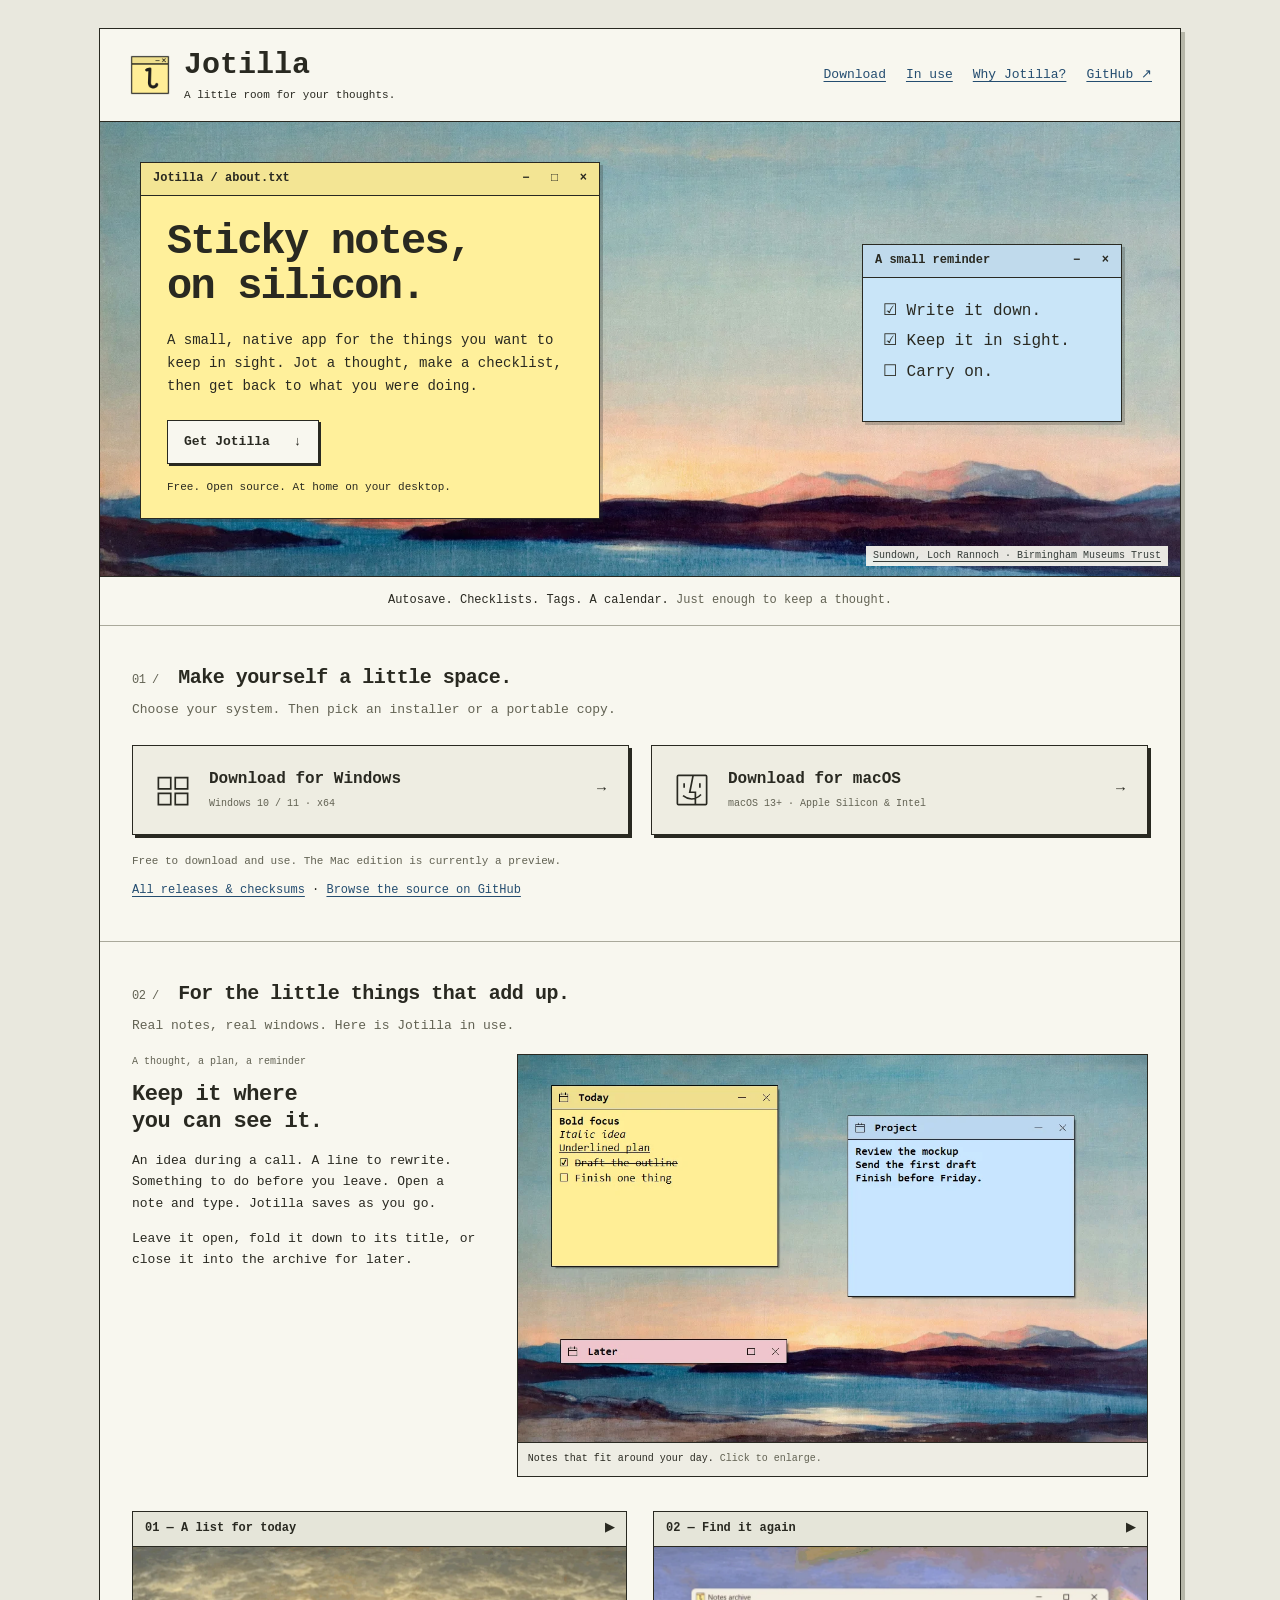
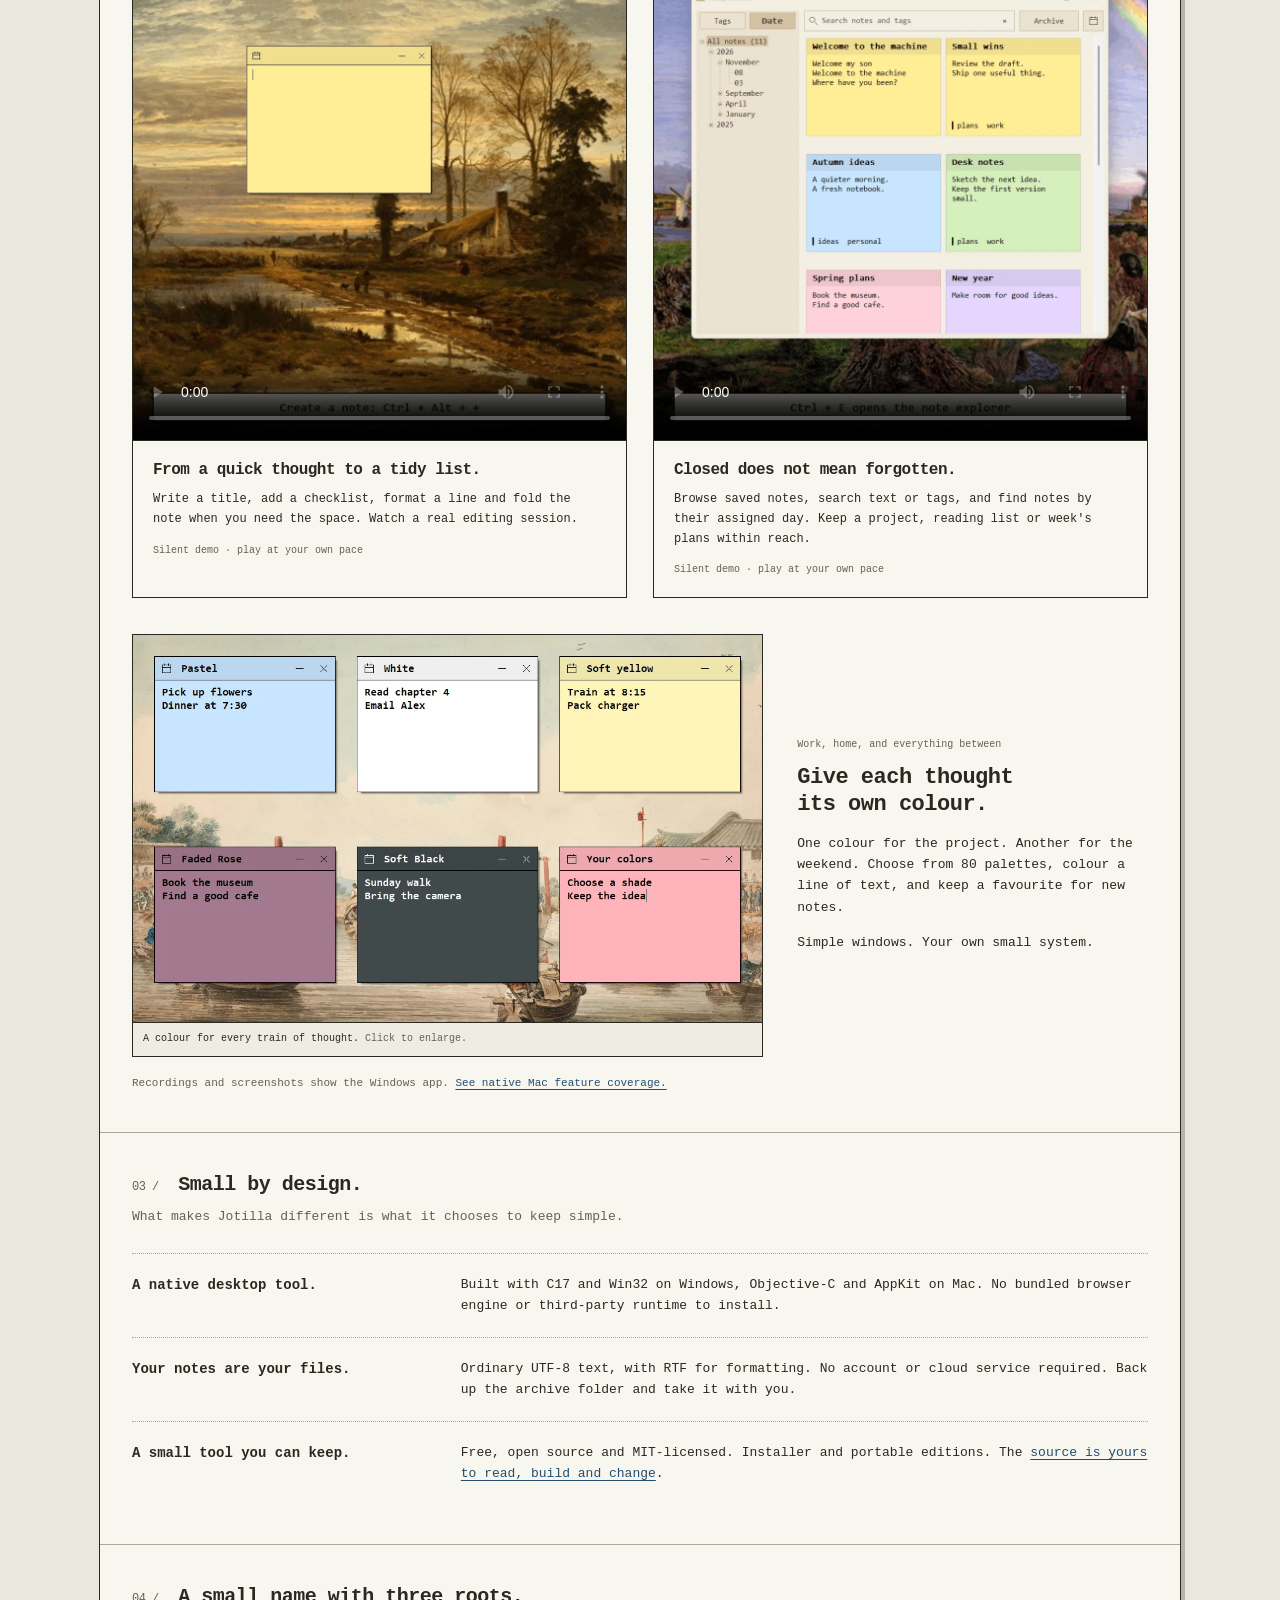
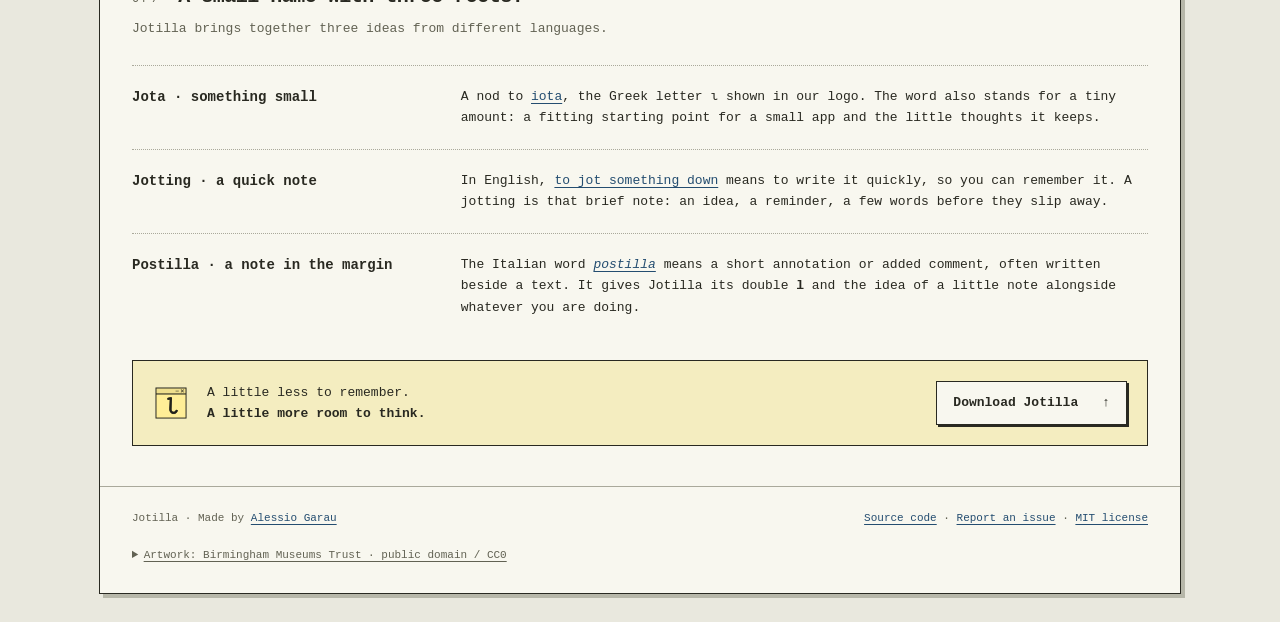
==== commit 391caf16: "Remove the closing tagline from the website footer" ====
--- a/index.html
+++ b/index.html
@@ -178,7 +178,6 @@
         </ul>
         <p>Images from the <a href="https://www.birminghammuseums.org.uk/collection/picture-library">Birmingham Museums Trust collection</a>. Artwork has been resized for this page; the app screenshots and recordings come from the Jotilla repository.</p>
       </details>
-      <p class="colophon">A small page for a small app.</p>
     </footer>
   </div>
 </body>
--- a/style.css
+++ b/style.css
@@ -92,7 +92,6 @@
 details ul { padding-left: 22px; }
 details li { margin: 5px 0; }
 details:target { outline: 1px dotted var(--muted); outline-offset: 5px; }
-.colophon { font-size: 10px; margin-top: 14px; }
 .skip-link { position: absolute; top: -100px; left: 16px; z-index: 10; padding: 8px 12px; background: var(--yellow); border: 1px solid; }
 .skip-link:focus { top: 8px; }
 
